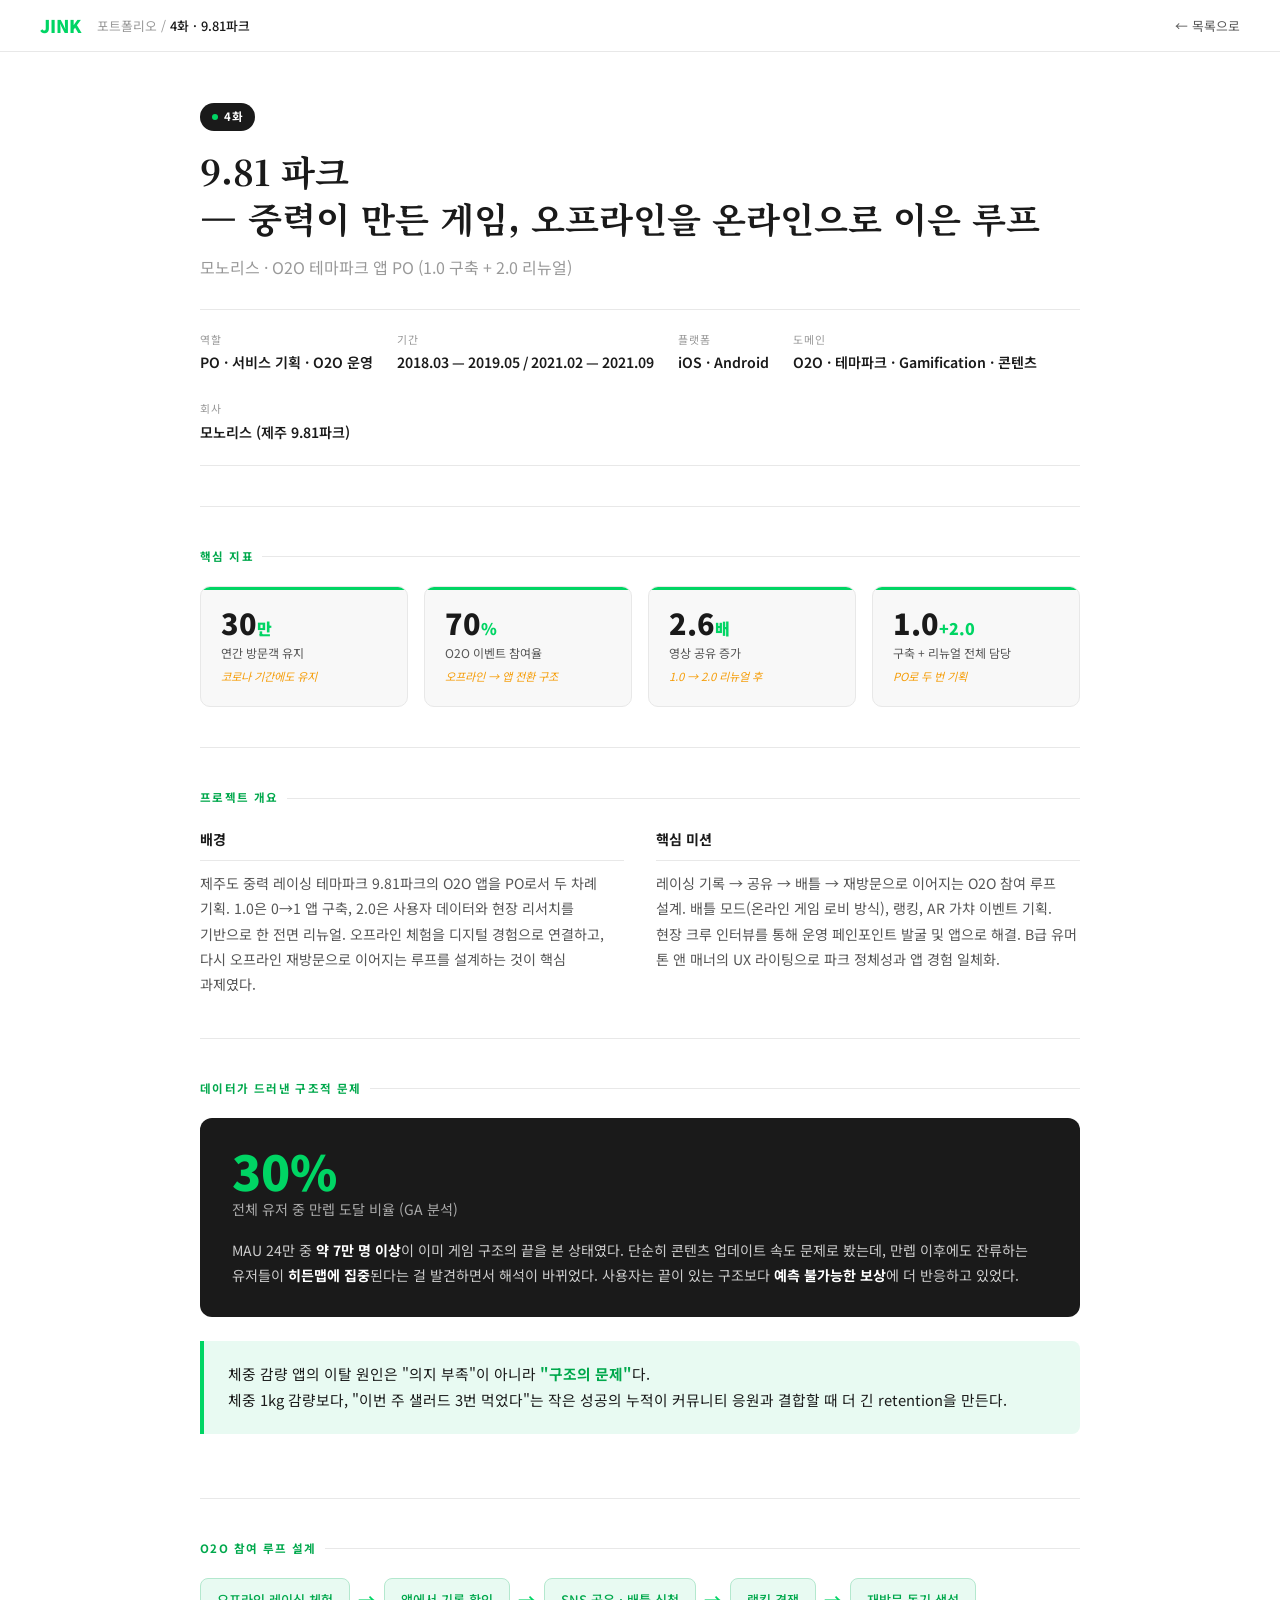
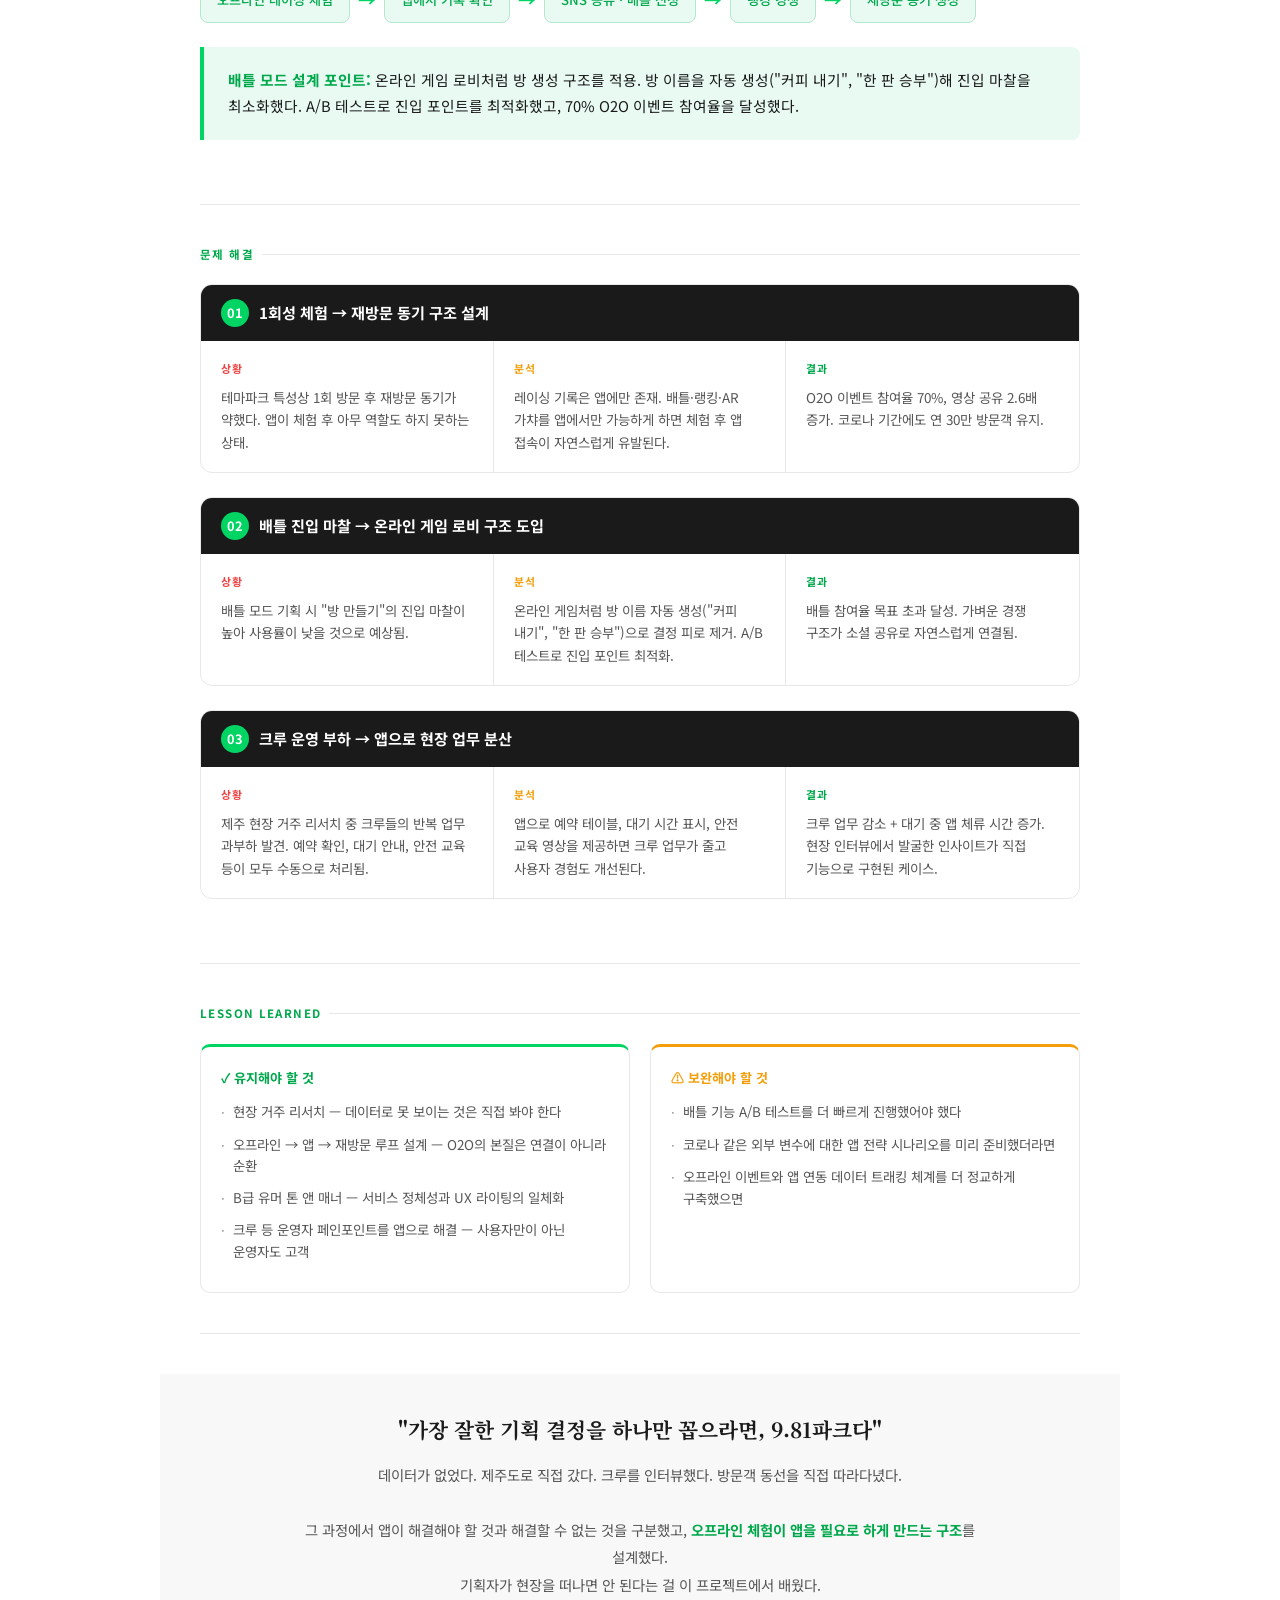
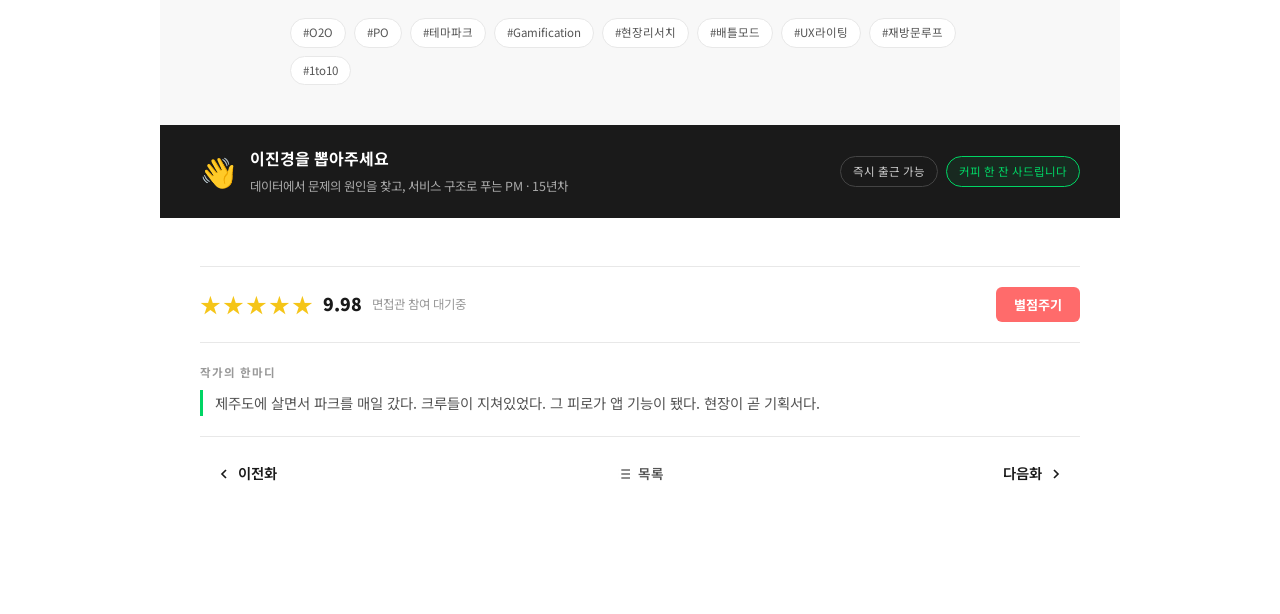
==== portfolio_981park.html @ 65a644e1 "feat: 포트폴리오 이미지 경로 수정 및 배포 버전 완료" ====
<!DOCTYPE html>
<html lang="ko">
<head>
<meta charset="UTF-8">
<meta name="viewport" content="width=device-width, initial-scale=1.0">
<title>4화 — 9.81파크 | JINK Portfolio</title>
<link href="https://fonts.googleapis.com/css2?family=Noto+Sans+KR:wght@300;400;500;700;900&family=Noto+Serif+KR:wght@400;700&display=swap" rel="stylesheet">
<style>
  :root {
    --primary: #00d564;
    --primary-light: #e8faf2;
    --primary-dark: #00a84c;
    --accent: #ff6b6b;
    --warning: #f59e0b;
    --text-primary: #1a1a1a;
    --text-secondary: #555;
    --text-muted: #999;
    --border: #e8e8e8;
    --bg: #ffffff;
    --bg-sub: #f8f8f8;
    --bg-dark: #1a1a1a;
    --star: #f5c518;
    --width: 960px;
  }

  * { box-sizing: border-box; margin: 0; padding: 0; }

  body {
    font-family: 'Noto Sans KR', sans-serif;
    background: var(--bg);
    color: var(--text-primary);
    line-height: 1.7;
  }

  /* ── 헤더 ── */
  .header {
    position: sticky;
    top: 0;
    z-index: 100;
    background: rgba(255,255,255,0.95);
    backdrop-filter: blur(8px);
    border-bottom: 1px solid var(--border);
    padding: 0 40px;
    height: 52px;
    display: flex;
    align-items: center;
    justify-content: space-between;
    max-width: 100%;
  }
  .header-left { display: flex; align-items: center; gap: 16px; }
  .logo { font-size: 1.1rem; font-weight: 900; color: var(--primary); }
  .breadcrumb { font-size: 0.8rem; color: var(--text-muted); }
  .breadcrumb span { color: var(--text-primary); font-weight: 500; }
  .back-btn {
    font-size: 0.8rem;
    color: var(--text-secondary);
    cursor: pointer;
    display: flex;
    align-items: center;
    gap: 4px;
    text-decoration: none;
    transition: color 0.15s;
  }
  .back-btn:hover { color: var(--primary); }

  /* ── 메인 컨테이너 ── */
  .container {
    max-width: var(--width);
    margin: 0 auto;
    padding: 0 40px 80px;
  }

  /* ── 히어로 섹션 ── */
  .hero {
    padding: 48px 0 40px;
    border-bottom: 1px solid var(--border);
  }
  .episode-badge {
    display: inline-flex;
    align-items: center;
    gap: 6px;
    background: var(--bg-dark);
    color: #fff;
    font-size: 0.72rem;
    font-weight: 700;
    padding: 4px 12px;
    border-radius: 20px;
    letter-spacing: 0.05em;
    margin-bottom: 16px;
  }
  .episode-badge .dot { width: 6px; height: 6px; border-radius: 50%; background: var(--primary); }
  .hero-title {
    font-family: 'Noto Serif KR', serif;
    font-size: 2.2rem;
    font-weight: 700;
    line-height: 1.35;
    color: var(--text-primary);
    margin-bottom: 12px;
    word-break: keep-all;
  }
  .hero-sub {
    font-size: 1rem;
    color: var(--text-muted);
    margin-bottom: 28px;
  }
  .hero-meta {
    display: flex;
    flex-wrap: wrap;
    gap: 24px;
    padding: 20px 0;
    border-top: 1px solid var(--border);
    border-bottom: 1px solid var(--border);
  }
  .meta-item { display: flex; flex-direction: column; gap: 3px; }
  .meta-label { font-size: 0.68rem; color: var(--text-muted); letter-spacing: 0.1em; text-transform: uppercase; }
  .meta-value { font-size: 0.88rem; font-weight: 600; color: var(--text-primary); }

  /* ── KPI 그리드 ── */
  .kpi-section { padding: 40px 0; border-bottom: 1px solid var(--border); }
  .section-title {
    font-size: 0.72rem;
    font-weight: 700;
    letter-spacing: 0.12em;
    color: var(--primary-dark);
    text-transform: uppercase;
    margin-bottom: 20px;
    display: flex;
    align-items: center;
    gap: 8px;
  }
  .section-title::after {
    content: '';
    flex: 1;
    height: 1px;
    background: var(--border);
  }
  .kpi-grid {
    display: grid;
    grid-template-columns: repeat(4, 1fr);
    gap: 16px;
  }
  @media(max-width: 700px) { .kpi-grid { grid-template-columns: repeat(2, 1fr); } }
  .kpi-card {
    background: var(--bg-sub);
    border: 1px solid var(--border);
    border-radius: 10px;
    padding: 20px;
    position: relative;
    overflow: hidden;
  }
  .kpi-card::before {
    content: '';
    position: absolute;
    top: 0; left: 0; right: 0;
    height: 3px;
    background: var(--primary);
  }
  .kpi-num {
    font-size: 1.8rem;
    font-weight: 900;
    color: var(--text-primary);
    line-height: 1.1;
    margin-bottom: 4px;
  }
  .kpi-num span { font-size: 1rem; color: var(--primary); }
  .kpi-desc { font-size: 0.75rem; color: var(--text-secondary); margin-bottom: 4px; }
  .kpi-context { font-size: 0.7rem; color: var(--warning); font-style: italic; }

  /* ── 개요 섹션 ── */
  .overview-section { padding: 40px 0; border-bottom: 1px solid var(--border); }
  .overview-grid {
    display: grid;
    grid-template-columns: 1fr 1fr;
    gap: 32px;
  }
  @media(max-width: 640px) { .overview-grid { grid-template-columns: 1fr; } }
  .overview-block h3 {
    font-size: 0.88rem;
    font-weight: 700;
    color: var(--text-primary);
    margin-bottom: 10px;
    padding-bottom: 8px;
    border-bottom: 1px solid var(--border);
  }
  .overview-block p {
    font-size: 0.88rem;
    color: var(--text-secondary);
    line-height: 1.8;
    word-break: keep-all;
  }

  /* ── 인사이트 박스 ── */
  .insight-box {
    background: var(--primary-light);
    border-left: 4px solid var(--primary);
    border-radius: 0 8px 8px 0;
    padding: 20px 24px;
    margin: 24px 0;
    font-size: 0.92rem;
    color: var(--text-primary);
    line-height: 1.8;
    word-break: keep-all;
  }
  .insight-box strong { color: var(--primary-dark); }

  /* ── 문제 해결 섹션 ── */
  .problem-section { padding: 40px 0; border-bottom: 1px solid var(--border); }
  .problem-card {
    border: 1px solid var(--border);
    border-radius: 12px;
    overflow: hidden;
    margin-bottom: 24px;
  }
  .problem-header {
    background: var(--bg-dark);
    color: #fff;
    padding: 14px 20px;
    display: flex;
    align-items: center;
    gap: 10px;
  }
  .problem-num {
    width: 28px; height: 28px;
    border-radius: 50%;
    background: var(--primary);
    color: #fff;
    font-size: 0.8rem;
    font-weight: 700;
    display: flex;
    align-items: center;
    justify-content: center;
    flex-shrink: 0;
  }
  .problem-header h3 { font-size: 0.95rem; font-weight: 700; }
  .problem-body {
    display: grid;
    grid-template-columns: 1fr 1fr 1fr;
    gap: 0;
  }
  @media(max-width: 640px) { .problem-body { grid-template-columns: 1fr; } }
  .problem-cell {
    padding: 18px 20px;
    border-right: 1px solid var(--border);
  }
  .problem-cell:last-child { border-right: none; }
  .cell-label {
    font-size: 0.68rem;
    font-weight: 700;
    letter-spacing: 0.1em;
    color: var(--text-muted);
    text-transform: uppercase;
    margin-bottom: 8px;
  }
  .cell-label.situation { color: #ef4444; }
  .cell-label.analysis { color: var(--warning); }
  .cell-label.result { color: var(--primary-dark); }
  .problem-cell p { font-size: 0.84rem; color: var(--text-secondary); line-height: 1.7; word-break: keep-all; }

  /* ── 데이터 분석 섹션 ── */
  .data-section { padding: 40px 0; border-bottom: 1px solid var(--border); }
  .data-highlight {
    background: var(--bg-dark);
    border-radius: 12px;
    padding: 28px 32px;
    margin-bottom: 24px;
    color: #fff;
  }
  .data-highlight .big-num {
    font-size: 3rem;
    font-weight: 900;
    color: var(--primary);
    line-height: 1;
  }
  .data-highlight .big-label {
    font-size: 0.88rem;
    color: #aaa;
    margin-top: 4px;
    margin-bottom: 16px;
  }
  .data-highlight p { font-size: 0.88rem; color: #ccc; line-height: 1.8; word-break: keep-all; }
  .data-highlight strong { color: #fff; }

  /* ── 가설 전환 플로우 ── */
  .flow-section { padding: 40px 0; border-bottom: 1px solid var(--border); }
  .flow-wrap {
    display: flex;
    flex-wrap: wrap;
    align-items: center;
    gap: 8px;
    margin: 20px 0;
  }
  .flow-step {
    background: var(--primary-light);
    border: 1px solid #b3e8ce;
    border-radius: 8px;
    padding: 10px 16px;
    font-size: 0.82rem;
    color: var(--primary-dark);
    font-weight: 500;
    word-break: keep-all;
  }
  .flow-arrow { color: var(--primary); font-size: 1.1rem; font-weight: 700; }

  /* ── 미검증 가설 박스 ── */
  .unverified-box {
    background: #fff8e8;
    border: 1px solid #f5c518;
    border-left: 4px solid #f5c518;
    border-radius: 0 8px 8px 0;
    padding: 20px 24px;
    margin: 24px 0;
  }
  .unverified-label {
    font-size: 0.72rem;
    font-weight: 700;
    color: var(--warning);
    letter-spacing: 0.08em;
    margin-bottom: 8px;
  }
  .unverified-box p { font-size: 0.88rem; color: var(--text-secondary); line-height: 1.8; word-break: keep-all; }
  .unverified-box strong { color: var(--text-primary); }

  /* ── Lesson Learned ── */
  .lesson-section { padding: 40px 0; border-bottom: 1px solid var(--border); }
  .lesson-grid {
    display: grid;
    grid-template-columns: 1fr 1fr;
    gap: 20px;
  }
  @media(max-width: 640px) { .lesson-grid { grid-template-columns: 1fr; } }
  .lesson-card {
    border: 1px solid var(--border);
    border-radius: 10px;
    padding: 20px;
  }
  .lesson-card.keep { border-top: 3px solid var(--primary); }
  .lesson-card.fix { border-top: 3px solid var(--warning); }
  .lesson-card h3 {
    font-size: 0.82rem;
    font-weight: 700;
    margin-bottom: 12px;
  }
  .lesson-card.keep h3 { color: var(--primary-dark); }
  .lesson-card.fix h3 { color: var(--warning); }
  .lesson-item {
    display: flex;
    gap: 8px;
    margin-bottom: 10px;
    font-size: 0.84rem;
    color: var(--text-secondary);
    line-height: 1.6;
    word-break: keep-all;
  }
  .lesson-item::before {
    content: '·';
    color: var(--text-muted);
    flex-shrink: 0;
    margin-top: 1px;
  }

  /* ── 웰다 연결 섹션 ── */
  .connect-section {
    padding: 40px 0;
    background: var(--bg-sub);
    margin: 40px -40px 0;
    padding: 40px;
  }
  .connect-box {
    max-width: 700px;
    margin: 0 auto;
    text-align: center;
  }
  .connect-box .connect-title {
    font-family: 'Noto Serif KR', serif;
    font-size: 1.3rem;
    font-weight: 700;
    color: var(--text-primary);
    margin-bottom: 16px;
    line-height: 1.5;
    word-break: keep-all;
  }
  .connect-box p {
    font-size: 0.9rem;
    color: var(--text-secondary);
    line-height: 1.9;
    word-break: keep-all;
  }
  .connect-box strong { color: var(--primary-dark); }

  /* ── 태그 ── */
  .tags { display: flex; flex-wrap: wrap; gap: 8px; margin-top: 20px; }
  .tag {
    font-size: 0.72rem;
    padding: 4px 12px;
    border-radius: 20px;
    border: 1px solid var(--border);
    color: var(--text-secondary);
    background: var(--bg);
  }

  /* ── 네비게이션 ── */
  .nav-bottom {
    display: flex;
    justify-content: space-between;
    align-items: center;
    padding: 32px 0 0;
    border-top: 1px solid var(--border);
    margin-top: 40px;
  }
  .nav-btn {
    display: flex;
    flex-direction: column;
    gap: 4px;
    cursor: pointer;
    text-decoration: none;
  }
  .nav-btn .nav-label { font-size: 0.7rem; color: var(--text-muted); }
  .nav-btn .nav-title { font-size: 0.9rem; font-weight: 600; color: var(--text-primary); }
  .nav-btn:hover .nav-title { color: var(--primary); }
  .nav-btn.next { text-align: right; }

  /* ── 에피소드 푸터 ── */
  .episode-footer {
    margin-top: 48px;
    border-top: 1px solid var(--border);
  }
  .rating-section {
    display: flex;
    align-items: center;
    justify-content: space-between;
    padding: 20px 0;
    border-bottom: 1px solid var(--border);
  }
  .rating-left { display: flex; align-items: center; gap: 10px; }
  .rating-stars { display: flex; gap: 2px; }
  .star { font-size: 1.3rem; color: var(--star); }
  .rating-num { font-size: 1.1rem; font-weight: 900; color: var(--text-primary); }
  .rating-count { font-size: 0.78rem; color: var(--text-muted); }
  .rating-btn {
    background: var(--accent);
    color: #fff;
    border: none;
    border-radius: 6px;
    padding: 8px 18px;
    font-size: 0.82rem;
    font-weight: 700;
    cursor: pointer;
    font-family: 'Noto Sans KR', sans-serif;
    transition: background 0.15s;
  }
  .rating-btn:hover { background: #e05555; }
  .author-comment {
    padding: 20px 0;
    border-bottom: 1px solid var(--border);
  }
  .author-comment-label {
    font-size: 0.72rem;
    font-weight: 700;
    color: var(--text-muted);
    letter-spacing: 0.08em;
    margin-bottom: 8px;
  }
  .author-comment-text {
    font-size: 0.9rem;
    color: var(--text-secondary);
    line-height: 1.8;
    word-break: keep-all;
    padding-left: 12px;
    border-left: 3px solid var(--primary);
  }
  .episode-nav {
    display: flex;
    align-items: center;
    justify-content: space-between;
    padding: 16px 0 40px;
  }
  .ep-nav-btn {
    display: flex;
    align-items: center;
    gap: 6px;
    font-size: 0.9rem;
    font-weight: 600;
    color: var(--text-primary);
    text-decoration: none;
    padding: 8px 16px;
    border-radius: 6px;
    transition: all 0.15s;
  }
  .ep-nav-btn:hover { background: var(--bg-sub); color: var(--primary); }
  .ep-nav-btn.center { color: var(--text-secondary); font-size: 0.85rem; }

  /* ── 채용 배너 ── */
  .hire-banner {
    background: var(--bg-dark);
    margin: 0 -40px;
    padding: 0 40px;
  }
  .hire-banner-inner {
    max-width: var(--width);
    margin: 0 auto;
    padding: 20px 0;
    display: flex;
    align-items: center;
    justify-content: space-between;
    gap: 20px;
  }
  .hire-left { display: flex; align-items: center; gap: 14px; }
  .hire-emoji { font-size: 1.8rem; }
  .hire-title { font-size: 1rem; font-weight: 700; color: #fff; margin-bottom: 4px; }
  .hire-sub { font-size: 0.78rem; color: #aaa; }
  .hire-right { display: flex; gap: 8px; flex-shrink: 0; flex-wrap: wrap; }
  .hire-tag {
    font-size: 0.72rem;
    padding: 5px 12px;
    border-radius: 20px;
    border: 1px solid #444;
    color: #ccc;
    white-space: nowrap;
  }
  .hire-tag.green {
    border-color: var(--primary);
    color: var(--primary);
    background: rgba(0,213,100,0.08);
  }
</style>
</head>
<body>

<!-- 헤더 -->
<header class="header">
  <div class="header-left">
    <div class="logo">JINK</div>
    <div class="breadcrumb">포트폴리오 / <span>4화 · 9.81파크</span></div>
  </div>
  <a href="portfolio_webtoon.html" class="back-btn">
    ← 목록으로
  </a>
</header>

<div class="container">

  <!-- 히어로 -->
  <section class="hero">
    <div class="episode-badge">
      <span class="dot"></span>
      4화
    </div>
    <h1 class="hero-title">9.81 파크<br>— 중력이 만든 게임, 오프라인을 온라인으로 이은 루프</h1>
    <p class="hero-sub">모노리스 · O2O 테마파크 앱 PO (1.0 구축 + 2.0 리뉴얼)</p>
    <div class="hero-meta">
      <div class="meta-item">
        <span class="meta-label">역할</span>
        <span class="meta-value">PO · 서비스 기획 · O2O 운영</span>
      </div>
      <div class="meta-item">
        <span class="meta-label">기간</span>
        <span class="meta-value">2018.03 — 2019.05 / 2021.02 — 2021.09</span>
      </div>
      <div class="meta-item">
        <span class="meta-label">플랫폼</span>
        <span class="meta-value">iOS · Android</span>
      </div>
      <div class="meta-item">
        <span class="meta-label">도메인</span>
        <span class="meta-value">O2O · 테마파크 · Gamification · 콘텐츠</span>
      </div>
      <div class="meta-item">
        <span class="meta-label">회사</span>
        <span class="meta-value">모노리스 (제주 9.81파크)</span>
      </div>
    </div>
  </section>

  <!-- KPI -->
  <section class="kpi-section">
    <div class="section-title">핵심 지표</div>
    <div class="kpi-grid">
      <div class="kpi-card">
        <div class="kpi-num">30<span>만</span></div>
        <div class="kpi-desc">연간 방문객 유지</div>
        <div class="kpi-context">코로나 기간에도 유지</div>
      </div>
      <div class="kpi-card">
        <div class="kpi-num">70<span>%</span></div>
        <div class="kpi-desc">O2O 이벤트 참여율</div>
        <div class="kpi-context">오프라인 → 앱 전환 구조</div>
      </div>
      <div class="kpi-card">
        <div class="kpi-num">2.6<span>배</span></div>
        <div class="kpi-desc">영상 공유 증가</div>
        <div class="kpi-context">1.0 → 2.0 리뉴얼 후</div>
      </div>
      <div class="kpi-card">
        <div class="kpi-num">1.0<span>+2.0</span></div>
        <div class="kpi-desc">구축 + 리뉴얼 전체 담당</div>
        <div class="kpi-context">PO로 두 번 기획</div>
      </div>
    </div>
  </section>

  <!-- 개요 -->
  <section class="overview-section">
    <div class="section-title">프로젝트 개요</div>
    <div class="overview-grid">
      <div class="overview-block">
        <h3>배경</h3>
        <p>제주도 중력 레이싱 테마파크 9.81파크의 O2O 앱을 PO로서 두 차례 기획. 1.0은 0→1 앱 구축, 2.0은 사용자 데이터와 현장 리서치를 기반으로 한 전면 리뉴얼. 오프라인 체험을 디지털 경험으로 연결하고, 다시 오프라인 재방문으로 이어지는 루프를 설계하는 것이 핵심 과제였다.</p>
      </div>
      <div class="overview-block">
        <h3>핵심 미션</h3>
        <p>레이싱 기록 → 공유 → 배틀 → 재방문으로 이어지는 O2O 참여 루프 설계. 배틀 모드(온라인 게임 로비 방식), 랭킹, AR 가챠 이벤트 기획. 현장 크루 인터뷰를 통해 운영 페인포인트 발굴 및 앱으로 해결. B급 유머 톤 앤 매너의 UX 라이팅으로 파크 정체성과 앱 경험 일체화.</p>
      </div>
    </div>
  </section>

  <!-- 데이터 분석 -->
  <section class="data-section">
    <div class="section-title">데이터가 드러낸 구조적 문제</div>

    <div class="data-highlight">
      <div class="big-num">30%</div>
      <div class="big-label">전체 유저 중 만렙 도달 비율 (GA 분석)</div>
      <p>MAU 24만 중 <strong>약 7만 명 이상</strong>이 이미 게임 구조의 끝을 본 상태였다. 단순히 콘텐츠 업데이트 속도 문제로 봤는데, 만렙 이후에도 잔류하는 유저들이 <strong>히든맵에 집중</strong>된다는 걸 발견하면서 해석이 바뀌었다. 사용자는 끝이 있는 구조보다 <strong>예측 불가능한 보상</strong>에 더 반응하고 있었다.</p>
    </div>

    <div class="insight-box">
      체중 감량 앱의 이탈 원인은 "의지 부족"이 아니라 <strong>"구조의 문제"</strong>다.<br>
      체중 1kg 감량보다, "이번 주 샐러드 3번 먹었다"는 작은 성공의 누적이 커뮤니티 응원과 결합할 때 더 긴 retention을 만든다.
    </div>
  </section>

  <!-- O2O 루프 설계 -->
  <section class="flow-section">
    <div class="section-title">O2O 참여 루프 설계</div>

    <div class="flow-wrap">
      <div class="flow-step">오프라인 레이싱 체험</div>
      <div class="flow-arrow">→</div>
      <div class="flow-step">앱에서 기록 확인</div>
      <div class="flow-arrow">→</div>
      <div class="flow-step">SNS 공유 · 배틀 신청</div>
      <div class="flow-arrow">→</div>
      <div class="flow-step">랭킹 경쟁</div>
      <div class="flow-arrow">→</div>
      <div class="flow-step">재방문 동기 생성</div>
    </div>

    <div class="insight-box">
      <strong>배틀 모드 설계 포인트:</strong> 온라인 게임 로비처럼 방 생성 구조를 적용. 방 이름을 자동 생성("커피 내기", "한 판 승부")해 진입 마찰을 최소화했다. A/B 테스트로 진입 포인트를 최적화했고, 70% O2O 이벤트 참여율을 달성했다.
    </div>
  </section>

  <!-- 문제 해결 -->
  <section class="problem-section">
    <div class="section-title">문제 해결</div>

    <div class="problem-card">
      <div class="problem-header">
        <div class="problem-num">01</div>
        <h3>1회성 체험 → 재방문 동기 구조 설계</h3>
      </div>
      <div class="problem-body">
        <div class="problem-cell">
          <div class="cell-label situation">상황</div>
          <p>테마파크 특성상 1회 방문 후 재방문 동기가 약했다. 앱이 체험 후 아무 역할도 하지 못하는 상태.</p>
        </div>
        <div class="problem-cell">
          <div class="cell-label analysis">분석</div>
          <p>레이싱 기록은 앱에만 존재. 배틀·랭킹·AR 가챠를 앱에서만 가능하게 하면 체험 후 앱 접속이 자연스럽게 유발된다.</p>
        </div>
        <div class="problem-cell">
          <div class="cell-label result">결과</div>
          <p>O2O 이벤트 참여율 70%, 영상 공유 2.6배 증가. 코로나 기간에도 연 30만 방문객 유지.</p>
        </div>
      </div>
    </div>

    <div class="problem-card">
      <div class="problem-header">
        <div class="problem-num">02</div>
        <h3>배틀 진입 마찰 → 온라인 게임 로비 구조 도입</h3>
      </div>
      <div class="problem-body">
        <div class="problem-cell">
          <div class="cell-label situation">상황</div>
          <p>배틀 모드 기획 시 "방 만들기"의 진입 마찰이 높아 사용률이 낮을 것으로 예상됨.</p>
        </div>
        <div class="problem-cell">
          <div class="cell-label analysis">분석</div>
          <p>온라인 게임처럼 방 이름 자동 생성("커피 내기", "한 판 승부")으로 결정 피로 제거. A/B 테스트로 진입 포인트 최적화.</p>
        </div>
        <div class="problem-cell">
          <div class="cell-label result">결과</div>
          <p>배틀 참여율 목표 초과 달성. 가벼운 경쟁 구조가 소셜 공유로 자연스럽게 연결됨.</p>
        </div>
      </div>
    </div>

    <div class="problem-card">
      <div class="problem-header">
        <div class="problem-num">03</div>
        <h3>크루 운영 부하 → 앱으로 현장 업무 분산</h3>
      </div>
      <div class="problem-body">
        <div class="problem-cell">
          <div class="cell-label situation">상황</div>
          <p>제주 현장 거주 리서치 중 크루들의 반복 업무 과부하 발견. 예약 확인, 대기 안내, 안전 교육 등이 모두 수동으로 처리됨.</p>
        </div>
        <div class="problem-cell">
          <div class="cell-label analysis">분석</div>
          <p>앱으로 예약 테이블, 대기 시간 표시, 안전 교육 영상을 제공하면 크루 업무가 줄고 사용자 경험도 개선된다.</p>
        </div>
        <div class="problem-cell">
          <div class="cell-label result">결과</div>
          <p>크루 업무 감소 + 대기 중 앱 체류 시간 증가. 현장 인터뷰에서 발굴한 인사이트가 직접 기능으로 구현된 케이스.</p>
        </div>
      </div>
    </div>
  </section>

  <!-- Lesson Learned -->
  <section class="lesson-section">
    <div class="section-title">Lesson Learned</div>
    <div class="lesson-grid">
      <div class="lesson-card keep">
        <h3>✓ 유지해야 할 것</h3>
        <div class="lesson-item">현장 거주 리서치 — 데이터로 못 보이는 것은 직접 봐야 한다</div>
        <div class="lesson-item">오프라인 → 앱 → 재방문 루프 설계 — O2O의 본질은 연결이 아니라 순환</div>
        <div class="lesson-item">B급 유머 톤 앤 매너 — 서비스 정체성과 UX 라이팅의 일체화</div>
        <div class="lesson-item">크루 등 운영자 페인포인트를 앱으로 해결 — 사용자만이 아닌 운영자도 고객</div>
      </div>
      <div class="lesson-card fix">
        <h3>⚠ 보완해야 할 것</h3>
        <div class="lesson-item">배틀 기능 A/B 테스트를 더 빠르게 진행했어야 했다</div>
        <div class="lesson-item">코로나 같은 외부 변수에 대한 앱 전략 시나리오를 미리 준비했더라면</div>
        <div class="lesson-item">오프라인 이벤트와 앱 연동 데이터 트래킹 체계를 더 정교하게 구축했으면</div>
      </div>
    </div>
  </section>

  <!-- 웰다/리얼드로우 연결 -->
  <div class="connect-section">
    <div class="connect-box">
      <div class="connect-title">
        "가장 잘한 기획 결정을 하나만 꼽으라면, 9.81파크다"
      </div>
      <p>
        데이터가 없었다. 제주도로 직접 갔다. 크루를 인터뷰했다. 방문객 동선을 직접 따라다녔다.<br><br>
        그 과정에서 앱이 해결해야 할 것과 해결할 수 없는 것을 구분했고, <strong>오프라인 체험이 앱을 필요로 하게 만드는 구조</strong>를 설계했다.<br>
        기획자가 현장을 떠나면 안 된다는 걸 이 프로젝트에서 배웠다.
      </p>
      <div class="tags">
        <span class="tag">#O2O</span>
        <span class="tag">#PO</span>
        <span class="tag">#테마파크</span>
        <span class="tag">#Gamification</span>
        <span class="tag">#현장리서치</span>
        <span class="tag">#배틀모드</span>
        <span class="tag">#UX라이팅</span>
        <span class="tag">#재방문루프</span>
        <span class="tag">#1to10</span>
      </div>
    </div>
  </div>


  <!-- 채용 배너 -->
  <div class="hire-banner">
    <div class="hire-banner-inner">
      <div class="hire-left">
        <div class="hire-emoji">👋</div>
        <div class="hire-text">
          <div class="hire-title">이진경을 뽑아주세요</div>
          <div class="hire-sub">데이터에서 문제의 원인을 찾고, 서비스 구조로 푸는 PM · 15년차</div>
        </div>
      </div>
      <div class="hire-right">
        <span class="hire-tag">즉시 출근 가능</span>
        <span class="hire-tag green">커피 한 잔 사드립니다</span>
      </div>
    </div>
  </div>

  <!-- 별점 + 작가의 한마디 + 이전/다음 네비 -->
  <div class="episode-footer">

    <!-- 별점 -->
    <div class="rating-section">
      <div class="rating-left">
        <div class="rating-stars">
          <span class="star">★</span><span class="star">★</span>
          <span class="star">★</span><span class="star">★</span><span class="star">★</span>
        </div>
        <div class="rating-num">9.98</div>
        <div class="rating-count">면접관 참여 대기중</div>
      </div>
      <button class="rating-btn">별점주기</button>
    </div>

    <!-- 작가의 한마디 -->
    <div class="author-comment">
      <div class="author-comment-label">작가의 한마디</div>
      <div class="author-comment-text">
        제주도에 살면서 파크를 매일 갔다. 크루들이 지쳐있었다. 그 피로가 앱 기능이 됐다. 현장이 곧 기획서다.
      </div>
    </div>

    <!-- 이전화 / 목록 / 다음화 -->
    <div class="episode-nav">
      <a href="#" class="ep-nav-btn">
        <svg width="16" height="16" viewBox="0 0 24 24" fill="none" stroke="currentColor" stroke-width="2.5"><polyline points="15 18 9 12 15 6"/></svg>
        이전화
      </a>
      <a href="portfolio_webtoon.html" class="ep-nav-btn center">
        <svg width="16" height="16" viewBox="0 0 24 24" fill="none" stroke="currentColor" stroke-width="2"><line x1="8" y1="6" x2="21" y2="6"/><line x1="8" y1="12" x2="21" y2="12"/><line x1="8" y1="18" x2="21" y2="18"/><line x1="3" y1="6" x2="3.01" y2="6"/><line x1="3" y1="12" x2="3.01" y2="12"/><line x1="3" y1="18" x2="3.01" y2="18"/></svg>
        목록
      </a>
      <a href="#" class="ep-nav-btn">
        다음화
        <svg width="16" height="16" viewBox="0 0 24 24" fill="none" stroke="currentColor" stroke-width="2.5"><polyline points="9 18 15 12 9 6"/></svg>
      </a>
    </div>

  </div>

</div>

</body>
</html>
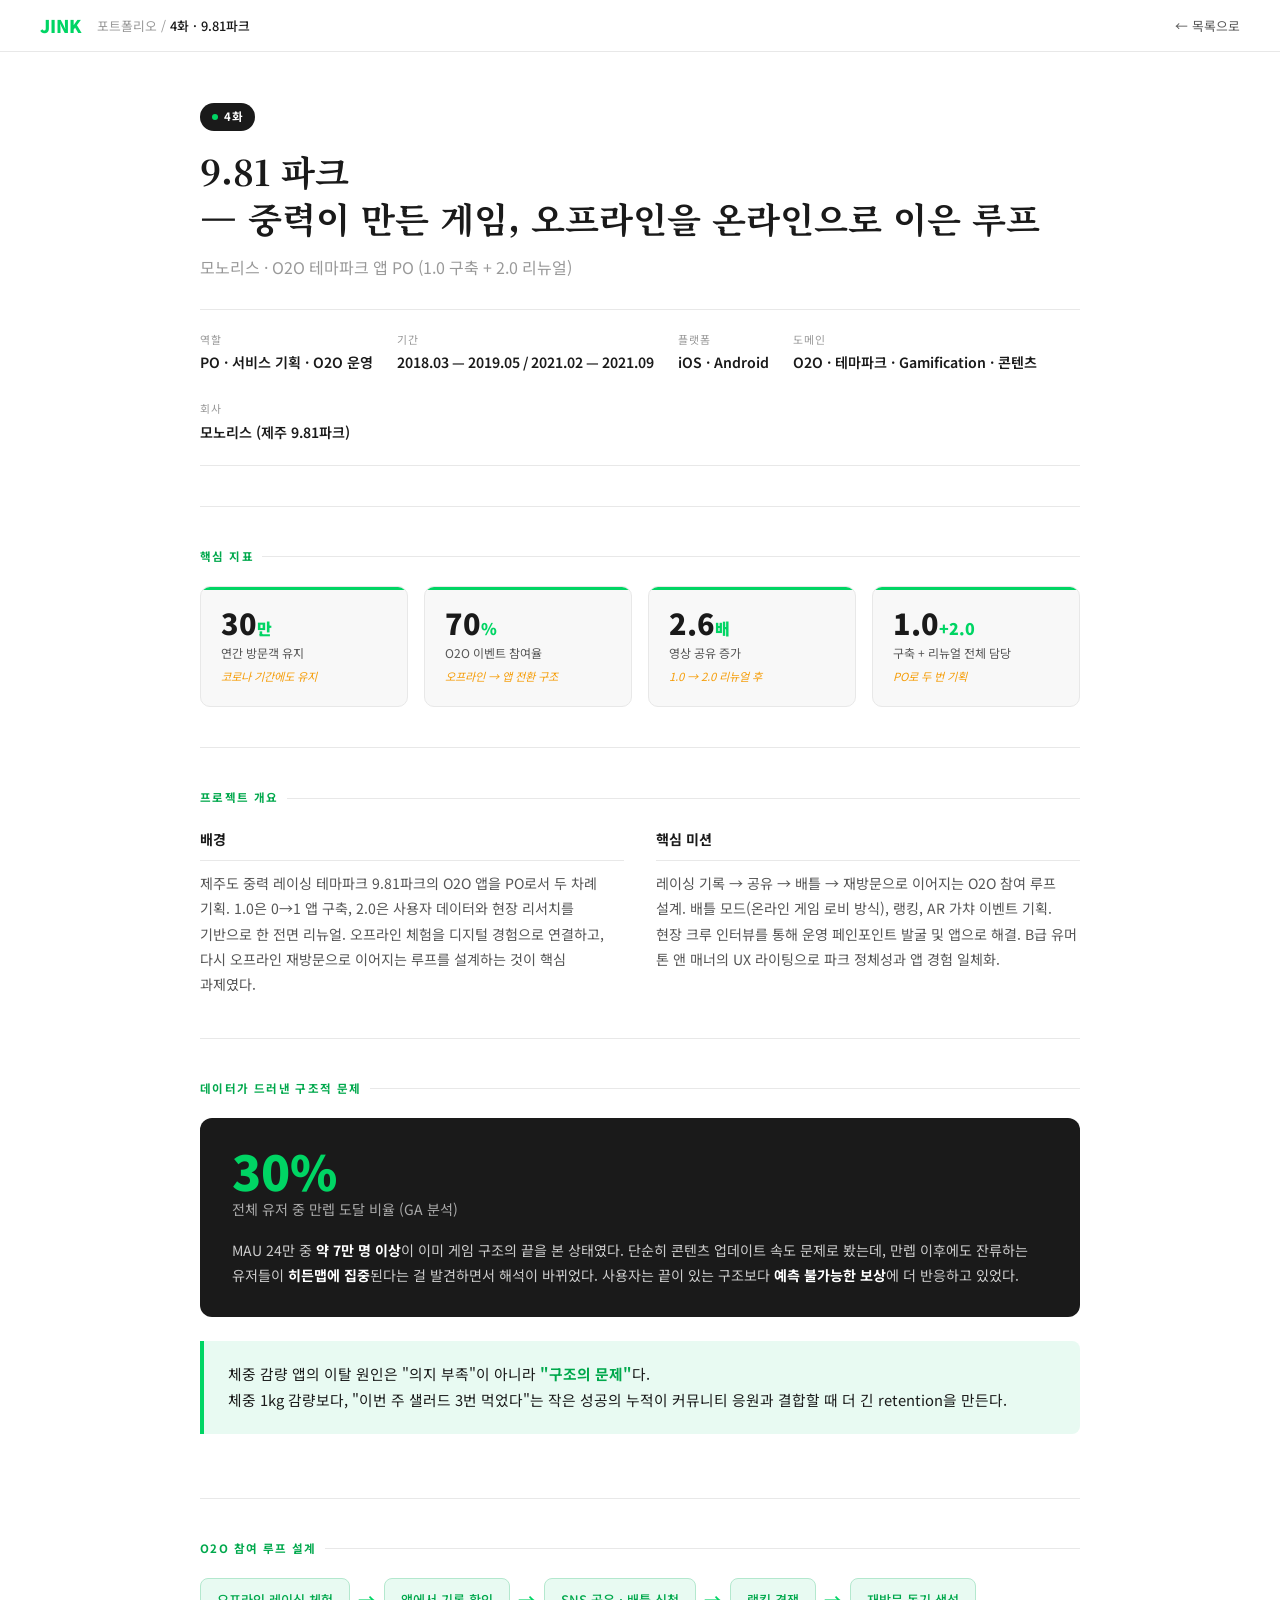
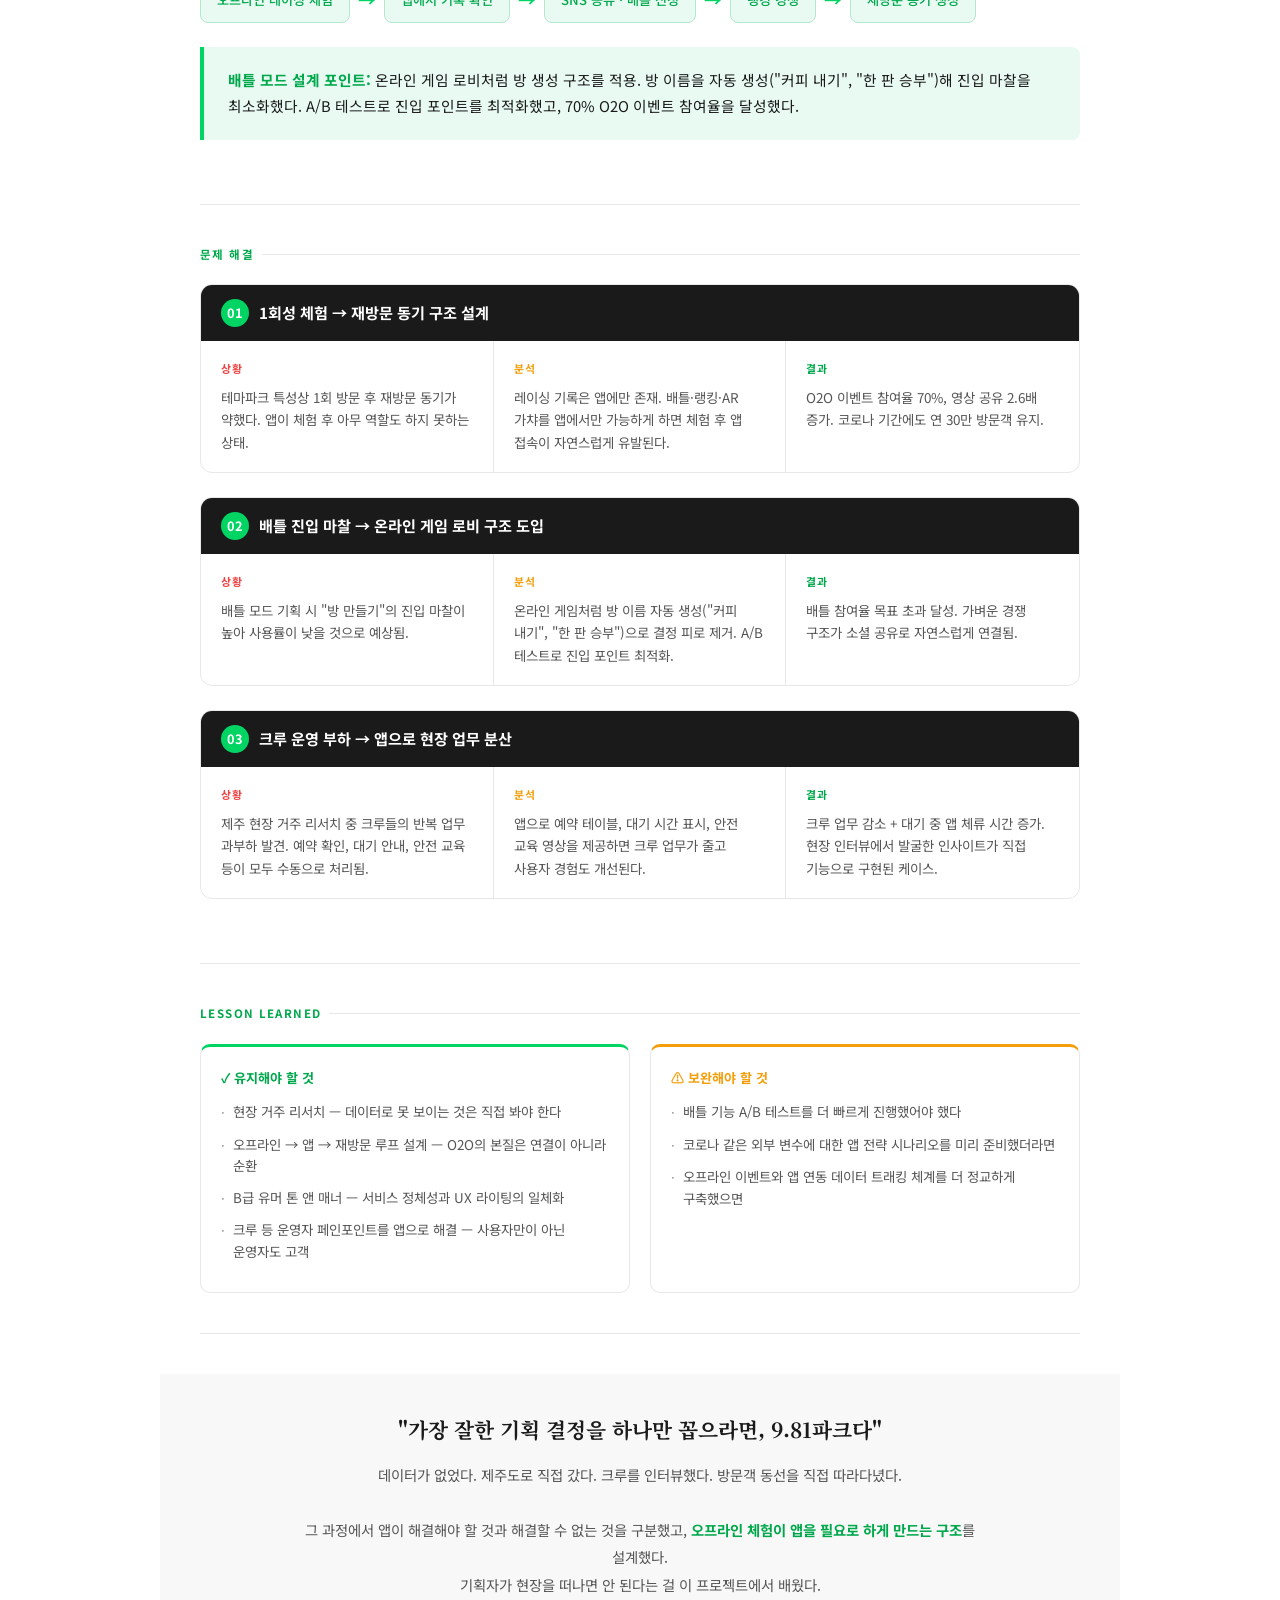
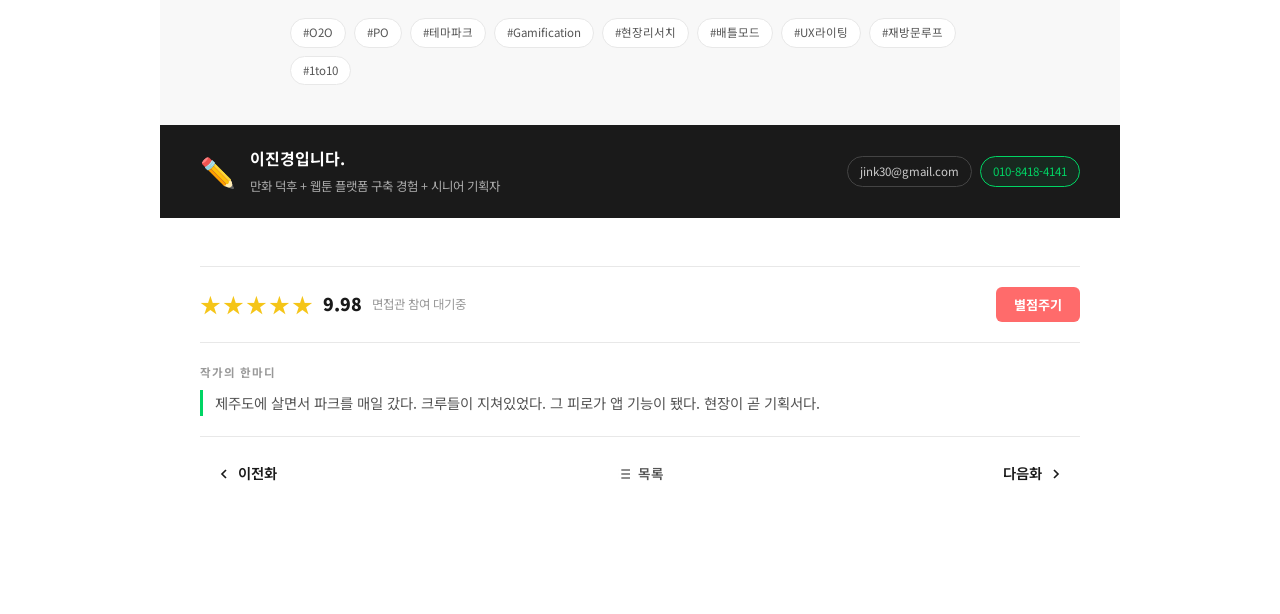
==== commit 4e124114: "htmlmodify" ====
--- a/portfolio_981park.html
+++ b/portfolio_981park.html
@@ -768,15 +768,15 @@
   <div class="hire-banner">
     <div class="hire-banner-inner">
       <div class="hire-left">
-        <div class="hire-emoji">👋</div>
+        <div class="hire-emoji">✏️</div>
         <div class="hire-text">
-          <div class="hire-title">이진경을 뽑아주세요</div>
-          <div class="hire-sub">데이터에서 문제의 원인을 찾고, 서비스 구조로 푸는 PM · 15년차</div>
+          <div class="hire-title">이진경입니다.</div>
+          <div class="hire-sub">만화 덕후 + 웹툰 플랫폼 구축 경험 + 시니어 기획자</div>
         </div>
       </div>
       <div class="hire-right">
-        <span class="hire-tag">즉시 출근 가능</span>
-        <span class="hire-tag green">커피 한 잔 사드립니다</span>
+        <span class="hire-tag"<span>jink30@gmail.com</span>
+        <span class="hire-tag green">010-8418-4141</span>
       </div>
     </div>
   </div>
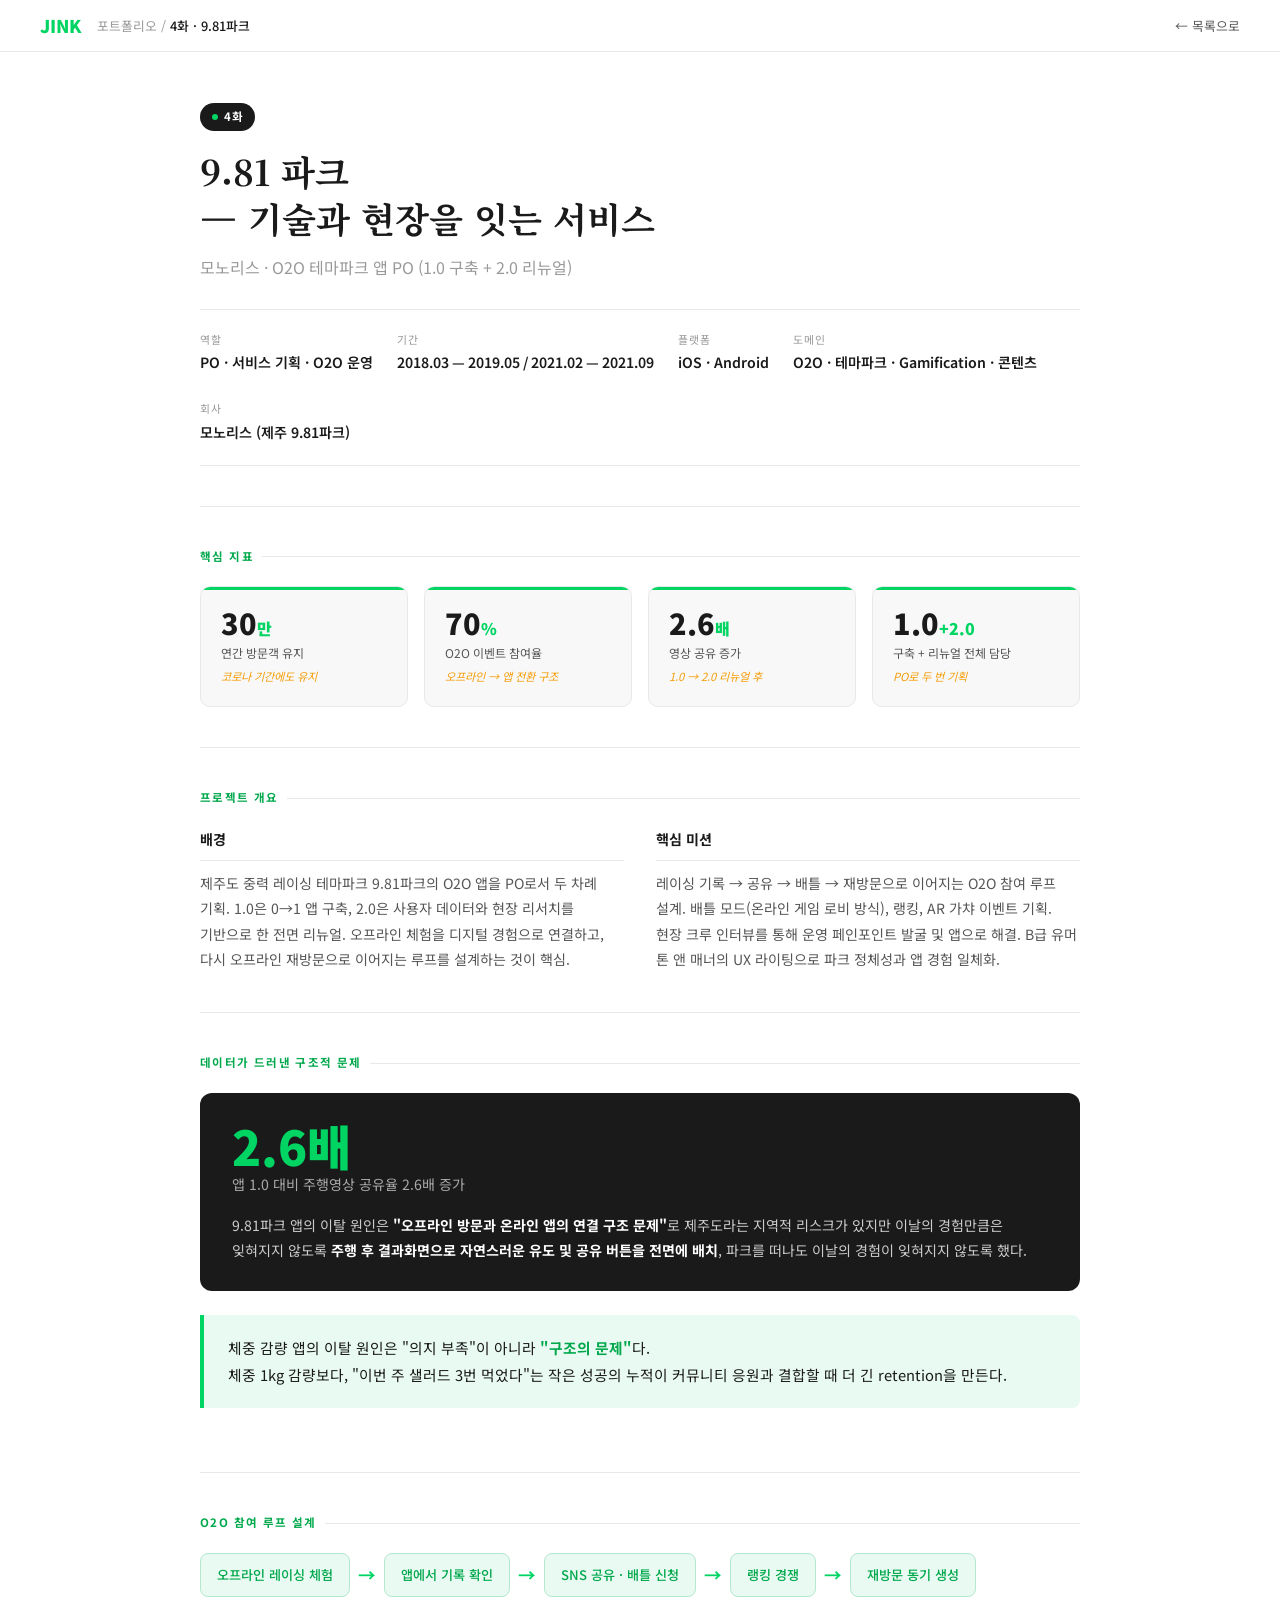
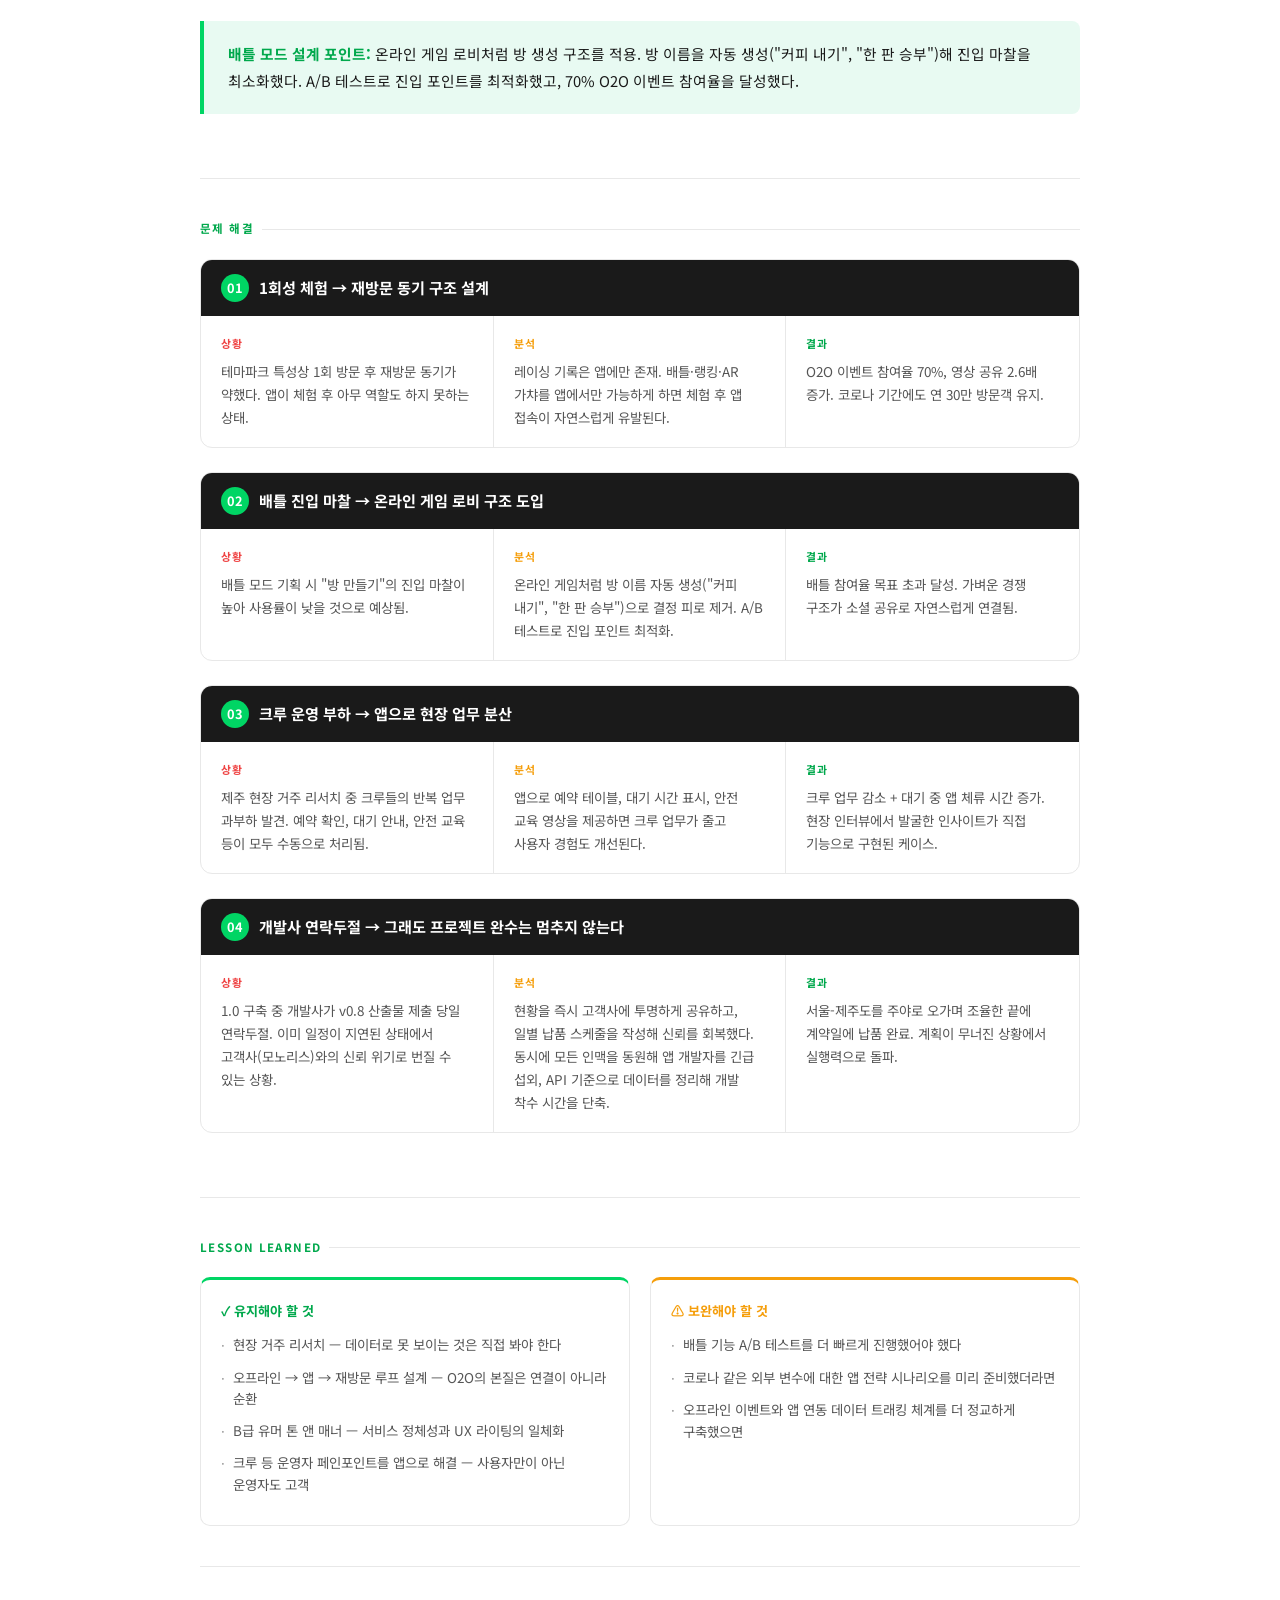
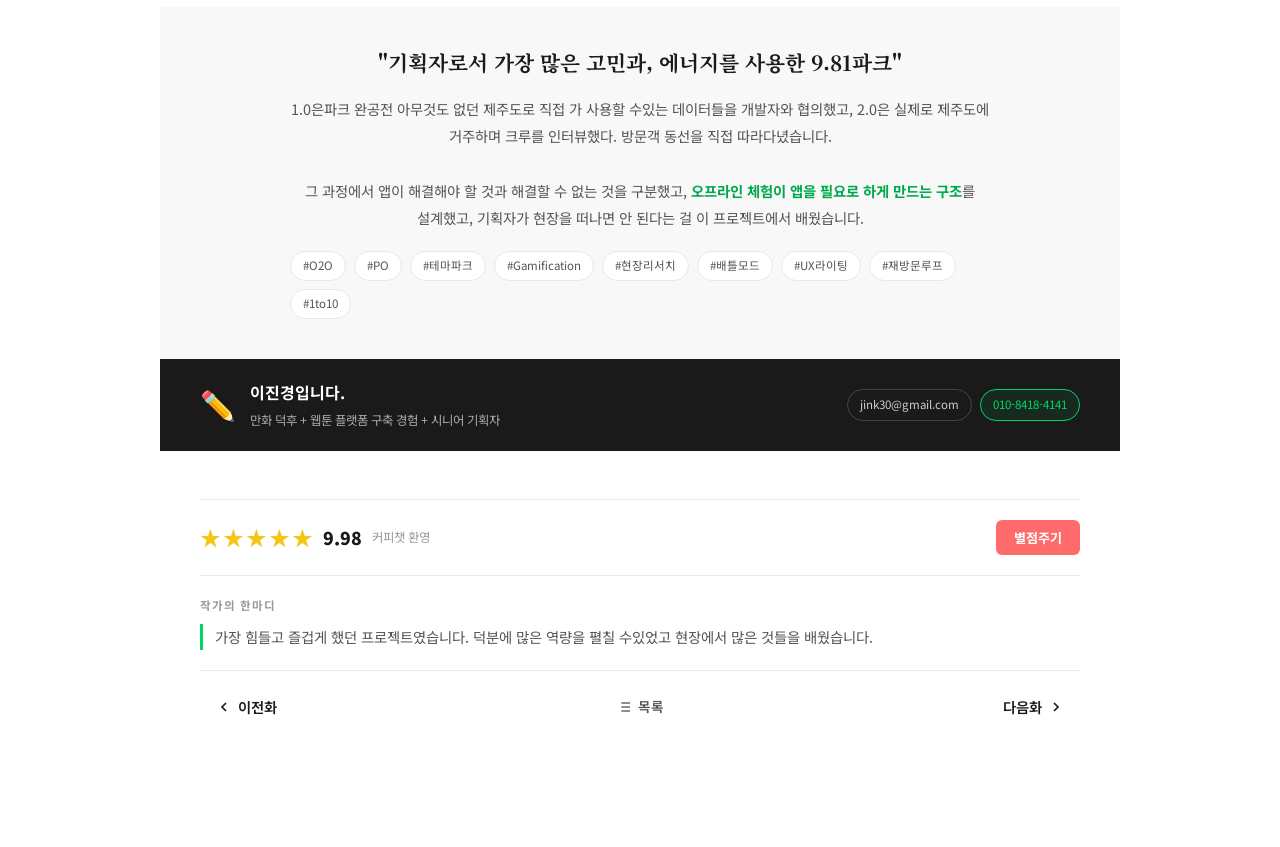
==== commit 928d27c7: "Add portfolio styles and works page - Created a new CSS file (style.css) for common styles including" ====
--- a/portfolio_981park.html
+++ b/portfolio_981park.html
@@ -545,7 +545,7 @@
       <span class="dot"></span>
       4화
     </div>
-    <h1 class="hero-title">9.81 파크<br>— 중력이 만든 게임, 오프라인을 온라인으로 이은 루프</h1>
+    <h1 class="hero-title">9.81 파크<br>— 기술과 현장을 잇는 서비스</h1>
     <p class="hero-sub">모노리스 · O2O 테마파크 앱 PO (1.0 구축 + 2.0 리뉴얼)</p>
     <div class="hero-meta">
       <div class="meta-item">
@@ -604,7 +604,7 @@
     <div class="overview-grid">
       <div class="overview-block">
         <h3>배경</h3>
-        <p>제주도 중력 레이싱 테마파크 9.81파크의 O2O 앱을 PO로서 두 차례 기획. 1.0은 0→1 앱 구축, 2.0은 사용자 데이터와 현장 리서치를 기반으로 한 전면 리뉴얼. 오프라인 체험을 디지털 경험으로 연결하고, 다시 오프라인 재방문으로 이어지는 루프를 설계하는 것이 핵심 과제였다.</p>
+        <p>제주도 중력 레이싱 테마파크 9.81파크의 O2O 앱을 PO로서 두 차례 기획. 1.0은 0→1 앱 구축, 2.0은 사용자 데이터와 현장 리서치를 기반으로 한 전면 리뉴얼. 오프라인 체험을 디지털 경험으로 연결하고, 다시 오프라인 재방문으로 이어지는 루프를 설계하는 것이 핵심.</p>
       </div>
       <div class="overview-block">
         <h3>핵심 미션</h3>
@@ -618,9 +618,9 @@
     <div class="section-title">데이터가 드러낸 구조적 문제</div>
 
     <div class="data-highlight">
-      <div class="big-num">30%</div>
-      <div class="big-label">전체 유저 중 만렙 도달 비율 (GA 분석)</div>
-      <p>MAU 24만 중 <strong>약 7만 명 이상</strong>이 이미 게임 구조의 끝을 본 상태였다. 단순히 콘텐츠 업데이트 속도 문제로 봤는데, 만렙 이후에도 잔류하는 유저들이 <strong>히든맵에 집중</strong>된다는 걸 발견하면서 해석이 바뀌었다. 사용자는 끝이 있는 구조보다 <strong>예측 불가능한 보상</strong>에 더 반응하고 있었다.</p>
+      <div class="big-num">2.6배</div>
+      <div class="big-label">앱 1.0 대비 주행영상 공유율 2.6배 증가</div>
+      <p>9.81파크 앱의 이탈 원인은 <strong>"오프라인 방문과 온라인 앱의 연결 구조 문제"</strong>로 제주도라는 지역적 리스크가 있지만 이날의 경험만큼은 잊혀지지 않도록 <strong>주행 후 결과화면으로 자연스러운 유도 및 공유 버튼을 전면에 배치</strong>,  파크를 떠나도 이날의 경험이 잊혀지지 않도록 했다.</p>
     </div>
 
     <div class="insight-box">
@@ -716,6 +716,32 @@
         </div>
       </div>
     </div>
+    
+    <div class="problem-card">
+      <div class="problem-header">
+        <div class="problem-num">04</div>
+        <h3>개발사 연락두절 → 그래도 프로젝트 완수는 멈추지 않는다 </h3>
+      </div>
+      <div class="problem-body">
+        <div class="problem-cell">
+          <div class="cell-label situation">상황</div>
+          <p>1.0 구축 중 개발사가 v0.8 산출물 제출 당일 연락두절. 
+        이미 일정이 지연된 상태에서 고객사(모노리스)와의 신뢰 위기로 번질 수 있는 상황.</p>
+        </div>
+        <div class="problem-cell">
+          <div class="cell-label analysis">분석</div>
+          <p>현황을 즉시 고객사에 투명하게 공유하고, 일별 납품 스케줄을 작성해 신뢰를 회복했다. 
+        동시에 모든 인맥을 동원해 앱 개발자를 긴급 섭외, 
+        API 기준으로 데이터를 정리해 개발 착수 시간을 단축.</p>
+        </div>
+        <div class="problem-cell">
+          <div class="cell-label result">결과</div>
+          <p>서울-제주도를 주야로 오가며 조율한 끝에 계약일에 납품 완료. 
+        계획이 무너진 상황에서 실행력으로 돌파.</p>
+        </div>
+      </div>
+    </div>
+    
   </section>
 
   <!-- Lesson Learned -->
@@ -742,12 +768,12 @@
   <div class="connect-section">
     <div class="connect-box">
       <div class="connect-title">
-        "가장 잘한 기획 결정을 하나만 꼽으라면, 9.81파크다"
+        "기획자로서 가장 많은 고민과, 에너지를 사용한 9.81파크"
       </div>
       <p>
-        데이터가 없었다. 제주도로 직접 갔다. 크루를 인터뷰했다. 방문객 동선을 직접 따라다녔다.<br><br>
-        그 과정에서 앱이 해결해야 할 것과 해결할 수 없는 것을 구분했고, <strong>오프라인 체험이 앱을 필요로 하게 만드는 구조</strong>를 설계했다.<br>
-        기획자가 현장을 떠나면 안 된다는 걸 이 프로젝트에서 배웠다.
+        1.0은파크 완공전 아무것도 없던 제주도로 직접 가 사용할 수있는 데이터들을 개발자와 협의했고, 2.0은 실제로 제주도에 거주하며 크루를 인터뷰했다. 방문객 동선을 직접 따라다녔습니다.<br><br>
+        그 과정에서 앱이 해결해야 할 것과 해결할 수 없는 것을 구분했고, <strong>오프라인 체험이 앱을 필요로 하게 만드는 구조</strong>를 설계했고, 
+        기획자가 현장을 떠나면 안 된다는 걸 이 프로젝트에서 배웠습니다.
       </p>
       <div class="tags">
         <span class="tag">#O2O</span>
@@ -792,7 +818,7 @@
           <span class="star">★</span><span class="star">★</span><span class="star">★</span>
         </div>
         <div class="rating-num">9.98</div>
-        <div class="rating-count">면접관 참여 대기중</div>
+        <div class="rating-count">커피챗 환영</div>
       </div>
       <button class="rating-btn">별점주기</button>
     </div>
@@ -801,13 +827,13 @@
     <div class="author-comment">
       <div class="author-comment-label">작가의 한마디</div>
       <div class="author-comment-text">
-        제주도에 살면서 파크를 매일 갔다. 크루들이 지쳐있었다. 그 피로가 앱 기능이 됐다. 현장이 곧 기획서다.
+        가장 힘들고 즐겁게 했던 프로젝트였습니다. 덕분에 많은 역량을 펼칠 수있었고 현장에서 많은 것들을 배웠습니다.
       </div>
     </div>
 
     <!-- 이전화 / 목록 / 다음화 -->
     <div class="episode-nav">
-      <a href="#" class="ep-nav-btn">
+      <a href="portfolio_981park.html" class="ep-nav-btn">
         <svg width="16" height="16" viewBox="0 0 24 24" fill="none" stroke="currentColor" stroke-width="2.5"><polyline points="15 18 9 12 15 6"/></svg>
         이전화
       </a>
@@ -815,7 +841,7 @@
         <svg width="16" height="16" viewBox="0 0 24 24" fill="none" stroke="currentColor" stroke-width="2"><line x1="8" y1="6" x2="21" y2="6"/><line x1="8" y1="12" x2="21" y2="12"/><line x1="8" y1="18" x2="21" y2="18"/><line x1="3" y1="6" x2="3.01" y2="6"/><line x1="3" y1="12" x2="3.01" y2="12"/><line x1="3" y1="18" x2="3.01" y2="18"/></svg>
         목록
       </a>
-      <a href="#" class="ep-nav-btn">
+      <a href="portfolio_military.html" class="ep-nav-btn">
         다음화
         <svg width="16" height="16" viewBox="0 0 24 24" fill="none" stroke="currentColor" stroke-width="2.5"><polyline points="9 18 15 12 9 6"/></svg>
       </a>
